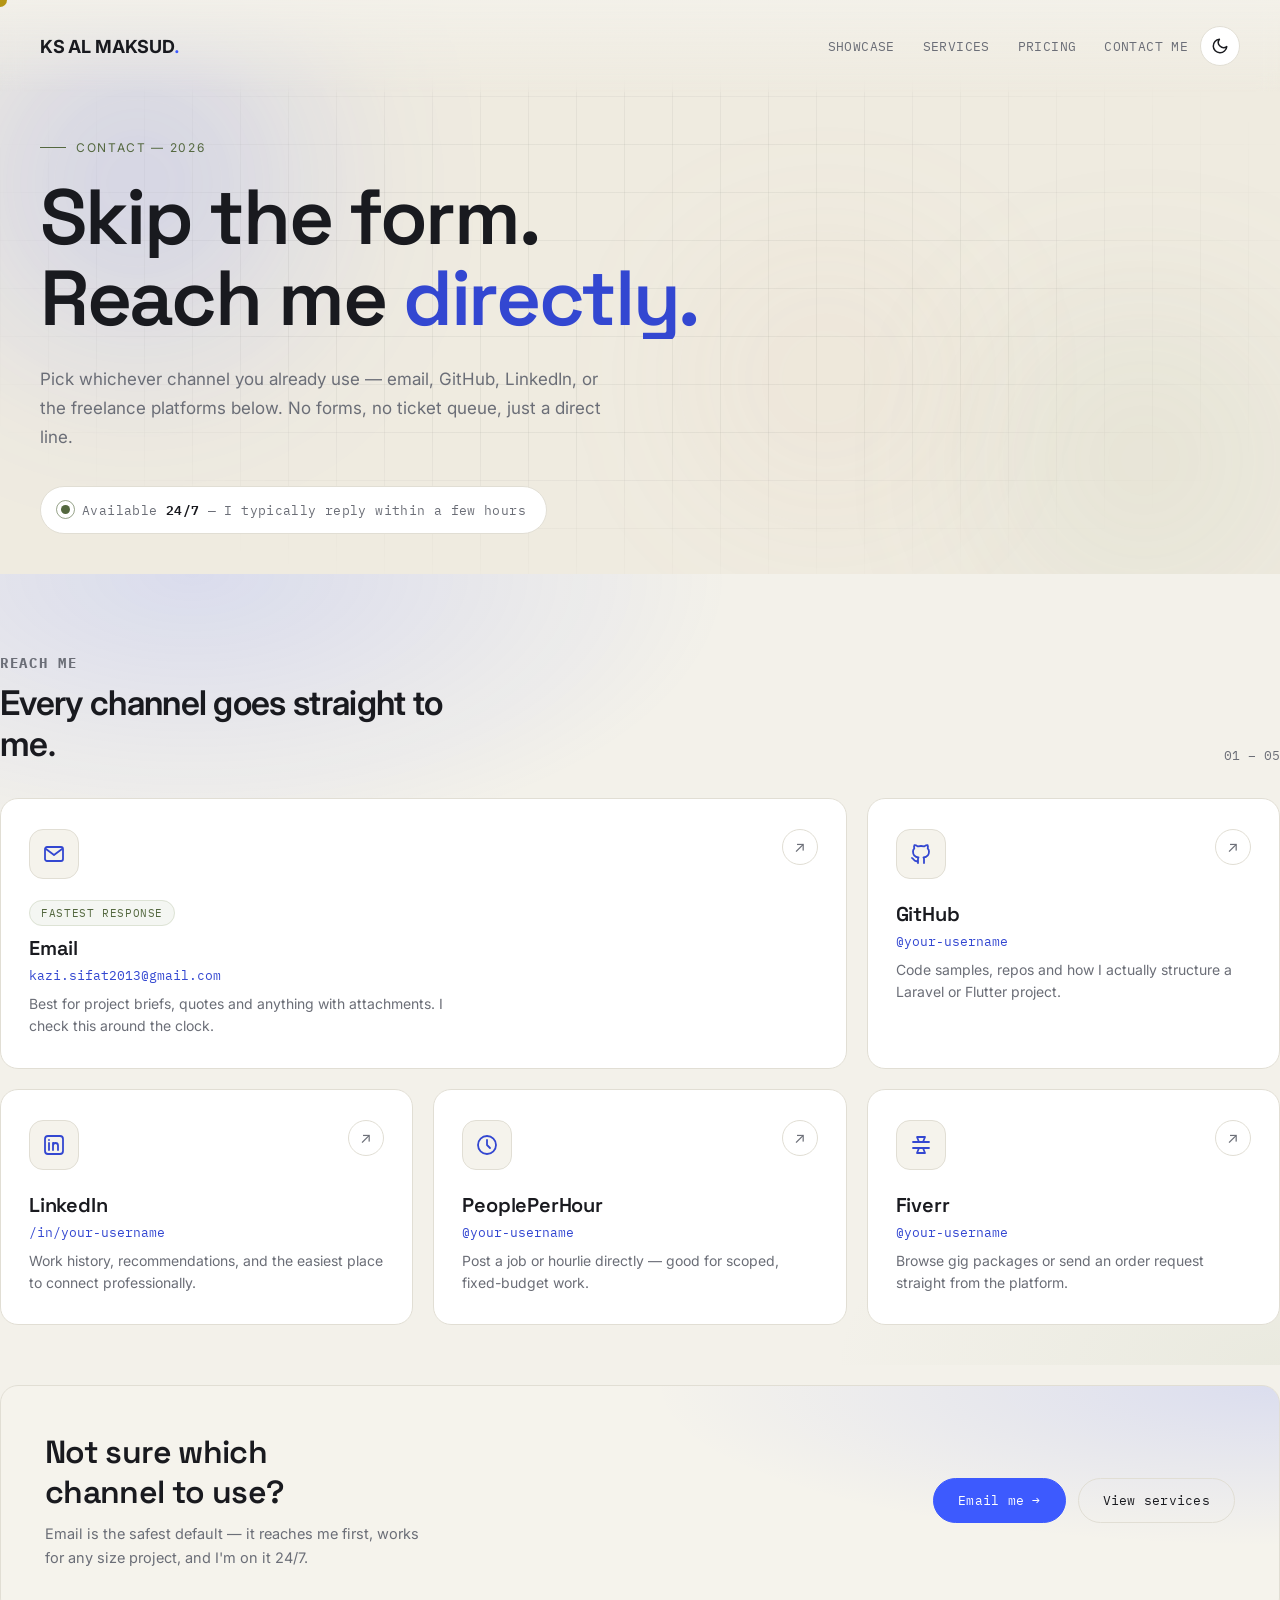
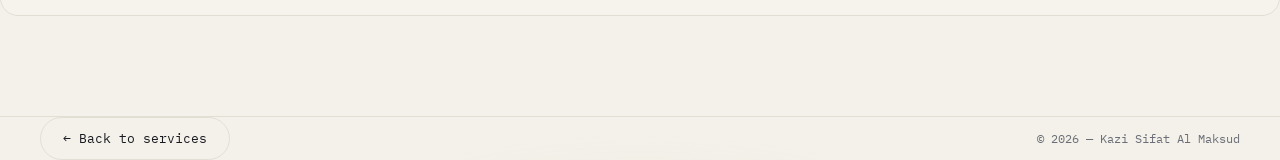
==== contact.html @ 1c40f1a5 "first commit" ====
<!DOCTYPE html>
<html lang="en">
<head>
<meta charset="UTF-8">
<script>
  (function(){
    try{
      var stored = localStorage.getItem('ks-theme');
      var theme = stored || (window.matchMedia('(prefers-color-scheme: light)').matches ? 'light' : 'dark');
      document.documentElement.setAttribute('data-theme', theme);
    }catch(e){
      document.documentElement.setAttribute('data-theme','dark');
    }
  })();
</script>
<meta name="viewport" content="width=device-width, initial-scale=1.0">
<title>Contact — Kazi Sifat Al Maksud</title>
<link rel="preconnect" href="https://fonts.googleapis.com">
<link rel="preconnect" href="https://fonts.gstatic.com" crossorigin>
<link href="https://fonts.googleapis.com/css2?family=Space+Grotesk:wght@500;600;700&family=Inter:wght@400;500;600&family=IBM+Plex+Mono:wght@400;500&display=swap" rel="stylesheet">
<style>
  :root{
    --bg:#0B0D12;
    --panel:#14161D;
    --panel-2:#191C25;
    --text:#ECE9E2;
    --muted:#888C97;
    --line:#262A33;
    --accent:#3D5AFE;
    --accent-soft:#B9C2FF;
    --tag:#96A87E;
    --warm:#E8B589;
    --hero-bg:#08090C;
    --grid-line: rgba(255,255,255,.04);
    --radius:18px;
    --ease:cubic-bezier(.22,1,.36,1);
    --text-on-media:#ECE9E2;
    --accent-on-media:#B9C2FF;
    --cursor-fill:#B9C2FF;
  }
  html[data-theme="light"]{
    --bg:#F3F1EA;
    --panel:#FFFFFF;
    --panel-2:#F5F3EC;
    --text:#191A1F;
    --muted:#6B6E77;
    --line:#E1DED4;
    --accent-soft:#3347D1;
    --tag:#54683F;
    --warm:#B0703A;
    --hero-bg:#EFEBE0;
    --grid-line: rgba(20,20,26,.05);
  }
  *{margin:0;padding:0;box-sizing:border-box;}
  html{scroll-behavior:smooth;}
  body{
    background:var(--bg);color:var(--text);font-family:'Inter',sans-serif;
    overflow-x:hidden;cursor:none;
    transition:background-color .45s var(--ease), color .45s var(--ease);
  }
  @media (pointer:coarse){ body{cursor:auto;} }
  ::selection{background:var(--accent);color:#fff;}
  .display{font-family:'Space Grotesk',sans-serif;}
  .mono{font-family:'IBM Plex Mono',monospace;}
  a{color:inherit;text-decoration:none;}

  #cursor{
    position:fixed;top:0;left:0;width:14px;height:14px;border-radius:50%;
    background:var(--accent);pointer-events:none;z-index:999;transform:translate(-50%,-50%);
    transition:width .3s var(--ease),height .3s var(--ease),background .3s var(--ease);mix-blend-mode:difference;
  }
  #cursor.view{width:84px;height:84px;background:var(--cursor-fill);}
  #cursor .label{
    position:absolute;inset:0;display:flex;align-items:center;justify-content:center;
    font-size:12px;letter-spacing:.05em;color:#0F1115;opacity:0;
    transition:opacity .25s var(--ease);font-family:'IBM Plex Mono',monospace;text-transform:uppercase;
  }
  #cursor.view .label{opacity:1;}
  @media (pointer:coarse){ #cursor{display:none;} }

  .wrap{width:100%;max-width:1280px;margin:0 auto;padding:0 40px;position:relative;z-index:1;}
  @media (max-width:700px){ .wrap{padding:0 22px;} }
  section{position:relative;}
  .reveal{opacity:0;transform:translateY(28px);transition:opacity .9s var(--ease), transform .9s var(--ease);}
  .reveal.in{opacity:1;transform:translateY(0);}

    nav{
    position:fixed;top:0;left:0;right:0;z-index:60;display:flex;align-items:center;justify-content:space-between;
    padding:26px 40px;backdrop-filter:blur(10px);
    background:linear-gradient(to bottom, rgba(11,13,18,.85), rgba(11,13,18,0));
    transition:background .45s var(--ease);
  }
  html[data-theme="light"] nav{ background:linear-gradient(to bottom, rgba(243,241,234,.88), rgba(243,241,234,0)); }
  @media (max-width:700px){ nav{padding:20px 22px;} }
  .mark{font-size:18px;font-weight:700;letter-spacing:-.01em;}
  .mark span{color:var(--accent);}
  .nav-right{display:flex;align-items:center;gap:12px;}
  .navlinks{display:flex;gap:28px;font-family:'IBM Plex Mono',monospace;font-size:12.5px;letter-spacing:.03em;text-transform:uppercase;color:var(--muted);}
  .navlinks a{transition:color .3s var(--ease);}
  .navlinks a:hover{color:var(--accent-soft);}
  @media (max-width:820px){ .navlinks{display:none;} }
  .menu-toggle {
    display: none;
    width: 40px;
    height: 40px;
    padding: 8px;
    border: 0;
    background: transparent;
    cursor: pointer;

    flex-direction: column;
    justify-content: center;
    align-items: center;
    gap: 5px;
}

.menu-toggle span {
    display: block;
    width: 22px;
    height: 2px;
    background: currentColor;
    border-radius: 2px;
    transition: all .3s ease;
}

/* Mobile */
@media (max-width: 820px) {

    .menu-toggle {
        display: flex;
    }

    .navlinks {
        display: none;
        position: absolute;
        top: 100%;
        right: 22px;

        flex-direction: column;
        gap: 18px;

        padding: 20px 24px;
        min-width: 180px;

        background: rgba(11, 13, 18, .95);
        backdrop-filter: blur(12px);
        border: 1px solid rgba(255,255,255,.08);
        border-radius: 12px;
    }

    .navlinks.active {
        display: flex;
    }

    .navlinks a {
        font-size: 13px;
    }

    html[data-theme="light"] .navlinks {
        background: rgba(243, 241, 234, .95);
    }
}

/* Hamburger → X */
.menu-toggle.active span:nth-child(1) {
    transform: translateY(7px) rotate(45deg);
}

.menu-toggle.active span:nth-child(2) {
    opacity: 0;
}

.menu-toggle.active span:nth-child(3) {
    transform: translateY(-7px) rotate(-45deg);
}
  .theme-toggle{
    width:40px;height:40px;border-radius:50%;border:1px solid var(--line);background:var(--panel);color:var(--text);
    display:flex;align-items:center;justify-content:center;cursor:pointer;flex:0 0 auto;
    transition:background .3s var(--ease), border-color .3s var(--ease), color .3s var(--ease), transform .2s var(--ease);
  }
  .theme-toggle:hover{border-color:var(--accent);color:var(--accent-soft);}
  .theme-toggle:active{transform:scale(.9);}
  .theme-toggle svg{width:18px;height:18px;display:block;}
  .theme-toggle .icon-moon{display:none;}
  html[data-theme="light"] .theme-toggle .icon-sun{display:none;}
  html[data-theme="light"] .theme-toggle .icon-moon{display:block;}

  .btn{
    display:inline-flex;align-items:center;gap:10px;border-radius:999px;padding:13px 24px;
    font-family:'IBM Plex Mono',monospace;font-size:13px;letter-spacing:.02em;cursor:pointer;
    transition:transform .3s var(--ease), background .3s var(--ease), border-color .3s var(--ease), color .3s var(--ease);
    border:1px solid var(--line);white-space:nowrap;
  }
  .btn-primary{background:var(--accent);color:#fff;border-color:var(--accent);}
  .btn-primary:hover{transform:translateY(-2px);box-shadow:0 14px 30px -12px rgba(61,90,254,.55);}
  .btn-ghost{background:transparent;color:var(--text);}
  .btn-ghost:hover{border-color:var(--accent);color:var(--accent-soft);}

  /* ---------- hero ---------- */
  .hero{
    min-height:60svh;display:flex;flex-direction:column;justify-content:center;padding-top:140px;padding-bottom:40px;
    position:relative;overflow:hidden;background:var(--hero-bg);isolation:isolate;
    transition:background-color .45s var(--ease);
  }
  .hero-bg{position:absolute;inset:0;z-index:0;pointer-events:none;}
  .orb{position:absolute;border-radius:50%;filter:blur(90px);will-change:transform;transition:transform .1s linear, opacity .45s var(--ease);}
  .orb1{width:480px;height:480px;background:radial-gradient(circle, rgba(61,90,254,.45), transparent 70%);top:-10%;left:-8%;animation:drift1 20s ease-in-out infinite;}
  .orb2{width:400px;height:400px;background:radial-gradient(circle, rgba(150,168,126,.32), transparent 70%);bottom:-15%;right:-5%;animation:drift2 24s ease-in-out infinite;}
  .orb3{width:320px;height:320px;background:radial-gradient(circle, rgba(232,181,137,.28), transparent 70%);top:38%;left:52%;animation:drift3 18s ease-in-out infinite;}
  html[data-theme="light"] .orb{opacity:.55;}
  @keyframes drift1{0%,100%{transform:translate(0,0);}50%{transform:translate(60px,40px);}}
  @keyframes drift2{0%,100%{transform:translate(0,0);}50%{transform:translate(-50px,-30px);}}
  @keyframes drift3{0%,100%{transform:translate(-50%,0);}50%{transform:translate(-50%,50px);}}
  .grid-overlay{
    position:absolute;inset:0;
    background-image:linear-gradient(var(--grid-line) 1px, transparent 1px), linear-gradient(90deg, var(--grid-line) 1px, transparent 1px);
    background-size:48px 48px;mask-image:radial-gradient(ellipse at center, black 40%, transparent 80%);
  }
  @media (prefers-reduced-motion: reduce){ .orb{animation:none;transition:none;} }

  .eyebrow{
    font-size:12px;letter-spacing:.14em;text-transform:uppercase;color:var(--tag);
    margin-bottom:22px;display:flex;align-items:center;gap:10px;
  }
  .eyebrow::before{content:"";width:26px;height:1px;background:var(--tag);display:inline-block;}
  .hero h1{font-size:clamp(38px, 6.4vw, 78px);line-height:1.04;font-weight:600;letter-spacing:-.03em;max-width:17ch;}
  .hero h1 .rowline{display:block;overflow:hidden;}
  .hero h1 .rowline span{display:block;transform:translateY(110%);animation:riseUp 1s var(--ease) forwards;}
  .hero h1 .rowline:nth-child(1) span{animation-delay:.05s;}
  .hero h1 .rowline:nth-child(2) span{animation-delay:.18s;}
  .hero h1 em{font-style:normal;color:var(--accent-soft);}
  @keyframes riseUp{ to{transform:translateY(0);} }
  .hero p{margin-top:26px;max-width:52ch;color:var(--muted);font-size:17px;line-height:1.7;opacity:0;animation:fadeIn 1s var(--ease) forwards;animation-delay:.6s;}
  @keyframes fadeIn{ to{opacity:1;} }

  /* availability strip */
  .avail{
    margin-top:34px;display:inline-flex;align-items:center;gap:12px;padding:12px 20px;border-radius:999px;
    border:1px solid var(--line);background:var(--panel);opacity:0;animation:fadeIn 1s var(--ease) forwards;animation-delay:.85s;
  }
  .avail .dot{width:9px;height:9px;border-radius:50%;background:var(--tag);position:relative;flex:0 0 auto;}
  .avail .dot::after{
    content:"";position:absolute;inset:-5px;border-radius:50%;border:1px solid var(--tag);opacity:.6;
    animation:pulse 2.2s ease-out infinite;
  }
  @keyframes pulse{ 0%{transform:scale(.6);opacity:.7;} 100%{transform:scale(1.9);opacity:0;} }
  .avail span.txt{font-family:'IBM Plex Mono',monospace;font-size:12.5px;letter-spacing:.03em;color:var(--muted);}
  .avail span.txt b{color:var(--text);font-weight:600;}

  /* ---------- section heads ---------- */
  .section-head{display:flex;justify-content:space-between;align-items:flex-end;margin-bottom:34px;gap:20px;flex-wrap:wrap;}
  .section-head h2{font-size:14px;letter-spacing:.12em;text-transform:uppercase;color:var(--muted);font-family:'IBM Plex Mono',monospace;}
  .section-head .title{font-size:clamp(24px,3vw,34px);font-weight:600;letter-spacing:-.02em;margin-top:10px;max-width:22ch;}
  .count{font-family:'IBM Plex Mono',monospace;font-size:13px;color:var(--muted);}

  /* ---------- channel grid ---------- */
  .background_channels{
    background:
      radial-gradient(ellipse 60% 50% at 15% 0%, rgba(61,90,254,.14), transparent 70%),
      radial-gradient(ellipse 50% 40% at 100% 100%, rgba(150,168,126,.10), transparent 70%);
  }
  .channels{padding:80px 0 40px;}
  .channel-grid{display:grid;grid-template-columns:repeat(3,1fr);gap:20px;}
  @media (max-width:920px){ .channel-grid{grid-template-columns:repeat(2,1fr);} }
  @media (max-width:600px){ .channel-grid{grid-template-columns:1fr;} }

  .channel-card{
    grid-column:span 1;
    border:1px solid var(--line);border-radius:var(--radius);background:var(--panel);
    padding:30px 28px;display:flex;flex-direction:column;gap:22px;position:relative;overflow:hidden;
    transition:transform .4s var(--ease), border-color .4s var(--ease), background-color .45s var(--ease), box-shadow .4s var(--ease);
  }
  .channel-card:hover{
    transform:translateY(-6px);border-color:rgba(61,90,254,.55);
    box-shadow:0 24px 48px -24px rgba(0,0,0,.5), 0 0 0 1px rgba(61,90,254,.1);
  }
  .channel-card.feature{grid-column:span 2;}
  @media (max-width:920px){ .channel-card.feature{grid-column:span 2;} }
  @media (max-width:600px){ .channel-card.feature{grid-column:span 1;} }

  .channel-top{display:flex;align-items:flex-start;justify-content:space-between;gap:16px;}
  .channel-icon{
    width:50px;height:50px;border-radius:14px;flex:0 0 auto;display:flex;align-items:center;justify-content:center;
    background:var(--panel-2);border:1px solid var(--line);color:var(--accent-soft);
    transition:background .35s var(--ease), border-color .35s var(--ease), transform .4s var(--ease), color .35s var(--ease);
  }
  .channel-card:hover .channel-icon{background:var(--accent);color:#fff;border-color:var(--accent);transform:rotate(-6deg);}
  .channel-icon svg{width:24px;height:24px;}
  .channel-arrow{
    width:36px;height:36px;border-radius:50%;flex:0 0 auto;display:flex;align-items:center;justify-content:center;
    border:1px solid var(--line);font-size:15px;color:var(--muted);
    transition:transform .35s var(--ease), color .35s var(--ease), border-color .35s var(--ease), background .35s var(--ease);
  }
  .channel-card:hover .channel-arrow{transform:translate(3px,-3px);color:#fff;border-color:var(--accent);background:var(--accent);}

  .channel-body h3{font-size:20px;font-weight:600;letter-spacing:-.01em;}
  .channel-body .handle{margin-top:6px;font-family:'IBM Plex Mono',monospace;font-size:12.5px;color:var(--accent-soft);}
  .channel-body p{margin-top:10px;color:var(--muted);font-size:14px;line-height:1.6;max-width:46ch;}

  .channel-tag{
    align-self:flex-start;font-family:'IBM Plex Mono',monospace;font-size:10.5px;letter-spacing:.06em;text-transform:uppercase;
    color:var(--tag);background:rgba(150,168,126,.1);border:1px solid rgba(150,168,126,.25);
    padding:5px 11px;border-radius:999px;
  }

  /* ---------- direct line ---------- */
  .direct-section{padding:20px 0 100px;}
  .direct-card{
    border:1px solid var(--line);border-radius:var(--radius);background:var(--panel-2);
    padding:46px 44px;display:flex;justify-content:space-between;align-items:center;gap:30px;flex-wrap:wrap;
    position:relative;overflow:hidden;
  }
  .direct-card::before{
    content:"";position:absolute;inset:0;z-index:0;pointer-events:none;
    background:radial-gradient(ellipse 70% 100% at 100% 0%, rgba(61,90,254,.14), transparent 70%);
  }
  .direct-card > *{position:relative;z-index:1;}
  .direct-card h3{font-size:clamp(22px,3vw,32px);font-weight:600;letter-spacing:-.02em;max-width:16ch;}
  .direct-card p{margin-top:10px;color:var(--muted);font-size:14.5px;max-width:44ch;line-height:1.6;}
  .direct-actions{display:flex;gap:12px;flex-wrap:wrap;}

  /* ---------- footer ---------- */
  footer{
    border-top:1px solid var(--line);padding:60px 0 46px;display:flex;justify-content:space-between;
    align-items:center;flex-wrap:wrap;gap:18px;position:relative;overflow:hidden;
  }
  footer::before{
    content:"";position:absolute;left:50%;top:0;transform:translateX(-50%);width:900px;height:400px;z-index:0;
    background:radial-gradient(ellipse at center, rgba(232,181,137,.14), transparent 65%);pointer-events:none;
  }
  footer > *{ position:relative; z-index:1; }
  footer .navback{
    display:inline-flex;align-items:center;gap:10px;border:1px solid var(--line);border-radius:999px;
    padding:12px 22px;font-size:13px;font-family:'IBM Plex Mono',monospace;
    transition:border-color .3s var(--ease), color .3s var(--ease);
  }
  footer .navback:hover{ border-color:var(--accent); color:var(--accent-soft); }
  footer small{ color:var(--muted); font-size:12px; }
</style>
</head>
<body>

<div id="cursor"><span class="label">Open</span></div>

<nav>
    <div class="mark">KS AL MAKSUD<span>.</span></div>

    <div class="nav-right">
        <div class="navlinks">
            <a href="index.html">Showcase</a>
            <a href="services.html">Services</a>
            <a href="services.html#pricing">Pricing</a>
            <a href="contact.html">Contact Me</a>
        </div>

        <button class="menu-toggle" id="menuToggle" aria-label="Open navigation">
            <span></span>
            <span></span>
            <span></span>
        </button>

           <button class="theme-toggle" id="themeToggle" aria-label="Toggle light and dark mode" title="Toggle light / dark mode">
              <svg class="icon-sun" viewBox="0 0 24 24" fill="none" stroke="currentColor" stroke-width="2" stroke-linecap="round" stroke-linejoin="round">
                <circle cx="12" cy="12" r="4"></circle>
                <path d="M12 2v2M12 20v2M4.93 4.93l1.41 1.41M17.66 17.66l1.41 1.41M2 12h2M20 12h2M6.34 17.66l-1.41 1.41M19.07 4.93l-1.41 1.41"></path>
              </svg>
              <svg class="icon-moon" viewBox="0 0 24 24" fill="none" stroke="currentColor" stroke-width="2" stroke-linecap="round" stroke-linejoin="round">
                <path d="M21 12.79A9 9 0 1 1 11.21 3 7 7 0 0 0 21 12.79z"></path>
              </svg>
            </button>
    </div>
</nav>

<header class="hero">
  <div class="hero-bg" id="heroBg">
    <div class="orb orb1"></div>
    <div class="orb orb2"></div>
    <div class="orb orb3"></div>
    <div class="grid-overlay"></div>
  </div>
  <div class="wrap">
    <div class="eyebrow">Contact — 2026</div>
    <h1 class="display">
      <span class="rowline"><span>Skip the form.</span></span>
      <span class="rowline"><span>Reach me <em>directly.</em></span></span>
    </h1>
    <p>Pick whichever channel you already use — email, GitHub, LinkedIn, or the freelance platforms below. No forms, no ticket queue, just a direct line.</p>
    <div class="avail">
      <span class="dot"></span>
      <span class="txt">Available <b>24/7</b> — I typically reply within a few hours</span>
    </div>
  </div>
</header>

<div class="background_channels">
  <section class="channels wrap" id="channels">
    <div class="section-head reveal">
      <div>
        <h2>Reach me</h2>
        <div class="title">Every channel goes straight to me.</div>
      </div>
      <span class="count">01 – 05</span>
    </div>

    <div class="channel-grid">

      <!-- Email — featured -->
      <a class="channel-card feature reveal in" href="mailto:kazi.sifat2013@gmail.com">
        <div class="channel-top">
          <div class="channel-icon">
            <svg viewBox="0 0 24 24" fill="none" stroke="currentColor" stroke-width="1.8" stroke-linecap="round" stroke-linejoin="round"><rect x="3" y="5" width="18" height="14" rx="2"></rect><path d="m4 7 8 6 8-6"></path></svg>
          </div>
          <span class="channel-arrow">↗</span>
        </div>
        <div class="channel-body">
          <span class="channel-tag">Fastest response</span>
          <h3 class="display" style="margin-top:14px;">Email</h3>
          <div class="handle mono">kazi.sifat2013@gmail.com</div>
          <p>Best for project briefs, quotes and anything with attachments. I check this around the clock.</p>
        </div>
      </a>

      <!-- GitHub -->
      <a class="channel-card reveal in" href="https://github.com/your-username" target="_blank" rel="noopener">
        <div class="channel-top">
          <div class="channel-icon">
            <svg viewBox="0 0 24 24" fill="none" stroke="currentColor" stroke-width="1.8" stroke-linecap="round" stroke-linejoin="round"><path d="M9 19c-4.3 1.4-4.3-2.5-6-3m12 5v-3.5c0-1 .1-1.4-.5-2 2.8-.3 5.5-1.4 5.5-6a4.6 4.6 0 0 0-1.3-3.2 4.2 4.2 0 0 0-.1-3.2s-1.1-.3-3.5 1.3a12.3 12.3 0 0 0-6.2 0C6.5 2.8 5.4 3.1 5.4 3.1a4.2 4.2 0 0 0-.1 3.2A4.6 4.6 0 0 0 4 9.5c0 4.6 2.7 5.7 5.5 6-.6.6-.6 1.2-.5 2V21"></path></svg>
          </div>
          <span class="channel-arrow">↗</span>
        </div>
        <div class="channel-body">
          <h3 class="display">GitHub</h3>
          <div class="handle mono">@your-username</div>
          <p>Code samples, repos and how I actually structure a Laravel or Flutter project.</p>
        </div>
      </a>

      <!-- LinkedIn -->
      <a class="channel-card reveal in" href="https://linkedin.com/in/your-username" target="_blank" rel="noopener">
        <div class="channel-top">
          <div class="channel-icon">
            <svg viewBox="0 0 24 24" fill="none" stroke="currentColor" stroke-width="1.8" stroke-linecap="round" stroke-linejoin="round"><rect x="3" y="3" width="18" height="18" rx="3"></rect><path d="M7 10v7M7 7v.01M11 17v-4.5a2.5 2.5 0 0 1 5 0V17M11 17v-7"></path></svg>
          </div>
          <span class="channel-arrow">↗</span>
        </div>
        <div class="channel-body">
          <h3 class="display">LinkedIn</h3>
          <div class="handle mono">/in/your-username</div>
          <p>Work history, recommendations, and the easiest place to connect professionally.</p>
        </div>
      </a>

      <!-- PeoplePerHour -->
      <a class="channel-card reveal in" href="https://www.peopleperhour.com/freelancer/your-username" target="_blank" rel="noopener">
        <div class="channel-top">
          <div class="channel-icon">
            <svg viewBox="0 0 24 24" fill="none" stroke="currentColor" stroke-width="1.8" stroke-linecap="round" stroke-linejoin="round"><circle cx="12" cy="12" r="9"></circle><path d="M12 7v5l3 3"></path></svg>
          </div>
          <span class="channel-arrow">↗</span>
        </div>
        <div class="channel-body">
          <h3 class="display">PeoplePerHour</h3>
          <div class="handle mono">@your-username</div>
          <p>Post a job or hourlie directly — good for scoped, fixed-budget work.</p>
        </div>
      </a>

      <!-- Fiverr -->
      <a class="channel-card reveal in" href="https://www.fiverr.com/your-username" target="_blank" rel="noopener">
        <div class="channel-top">
          <div class="channel-icon">
            <svg viewBox="0 0 24 24" fill="none" stroke="currentColor" stroke-width="1.8" stroke-linecap="round" stroke-linejoin="round"><path d="M4 9h16M4 15h16"></path><path d="M8 4h8l-2 5H10L8 4Z"></path><path d="M10 15l-2 5h8l-2-5"></path></svg>
          </div>
          <span class="channel-arrow">↗</span>
        </div>
        <div class="channel-body">
          <h3 class="display">Fiverr</h3>
          <div class="handle mono">@your-username</div>
          <p>Browse gig packages or send an order request straight from the platform.</p>
        </div>
      </a>

    </div>
  </section>
</div>

<section class="direct-section wrap">
  <div class="direct-card reveal in">
    <div>
      <h3 class="display">Not sure which channel to use?</h3>
      <p>Email is the safest default — it reaches me first, works for any size project, and I'm on it 24/7.</p>
    </div>
    <div class="direct-actions">
      <a href="mailto:kazi.sifat2013@gmail.com" class="btn btn-primary">Email me →</a>
      <a href="services.html" class="btn btn-ghost">View services</a>
    </div>
  </div>
</section>

<footer class="wrap">
  <a class="navback mono" href="services.html">← Back to services</a>
  <small class="mono">© 2026 — Kazi Sifat Al Maksud</small>
</footer>

<script>
/* ---------- theme toggle ---------- */
const themeToggle = document.getElementById('themeToggle');
themeToggle.addEventListener('click', () => {
  const current = document.documentElement.getAttribute('data-theme') === 'light' ? 'light' : 'dark';
  const next = current === 'light' ? 'dark' : 'light';
  document.documentElement.setAttribute('data-theme', next);
  try{ localStorage.setItem('ks-theme', next); }catch(e){}
});

/* ---------- custom cursor ---------- */
const cursor = document.getElementById('cursor');
if(matchMedia('(pointer:fine)').matches){
  window.addEventListener('mousemove', e=>{
    cursor.style.left = e.clientX+'px';
    cursor.style.top = e.clientY+'px';
  });
  function bindCursorHover(el){
    el.addEventListener('mouseenter', ()=>cursor.classList.add('view'));
    el.addEventListener('mouseleave', ()=>cursor.classList.remove('view'));
  }
  document.querySelectorAll('.channel-card, .theme-toggle, .btn, .navback').forEach(bindCursorHover);
}

/* ---------- scroll reveal ---------- */
const io = new IntersectionObserver(entries=>{
  entries.forEach(en=>{
    if(en.isIntersecting){ en.target.classList.add('in'); io.unobserve(en.target); }
  });
},{threshold:.15});
document.querySelectorAll('.reveal').forEach(el=>io.observe(el));

/* ---------- hero orb parallax ---------- */
const heroBg = document.getElementById('heroBg');
const orbs = heroBg.querySelectorAll('.orb');
const depths = [40, 25, 15];
let mouseX = 0, mouseY = 0, targetX = 0, targetY = 0;
heroBg.closest('.hero').addEventListener('mousemove', (e)=>{
  const rect = e.currentTarget.getBoundingClientRect();
  mouseX = ((e.clientX - rect.left) / rect.width - 0.5) * 2;
  mouseY = ((e.clientY - rect.top) / rect.height - 0.5) * 2;
});
function animateOrbs(){
  targetX += (mouseX - targetX) * 0.05;
  targetY += (mouseY - targetY) * 0.05;
  orbs.forEach((orb, i)=>{
    const depth = depths[i];
    orb.style.transform = `translate(${targetX * depth}px, ${targetY * depth}px)`;
  });
  requestAnimationFrame(animateOrbs);
}
if (!window.matchMedia('(prefers-reduced-motion: reduce)').matches) animateOrbs();
</script>
<script>
    const menuToggle = document.getElementById('menuToggle');
    const navlinks = document.querySelector('.navlinks');

    menuToggle.addEventListener('click', function () {
        menuToggle.classList.toggle('active');
        navlinks.classList.toggle('active');
    });

    // Close menu after clicking a link
    document.querySelectorAll('.navlinks a').forEach(link => {
        link.addEventListener('click', function () {
            menuToggle.classList.remove('active');
            navlinks.classList.remove('active');
        });
    });
</script>
</body>
</html>
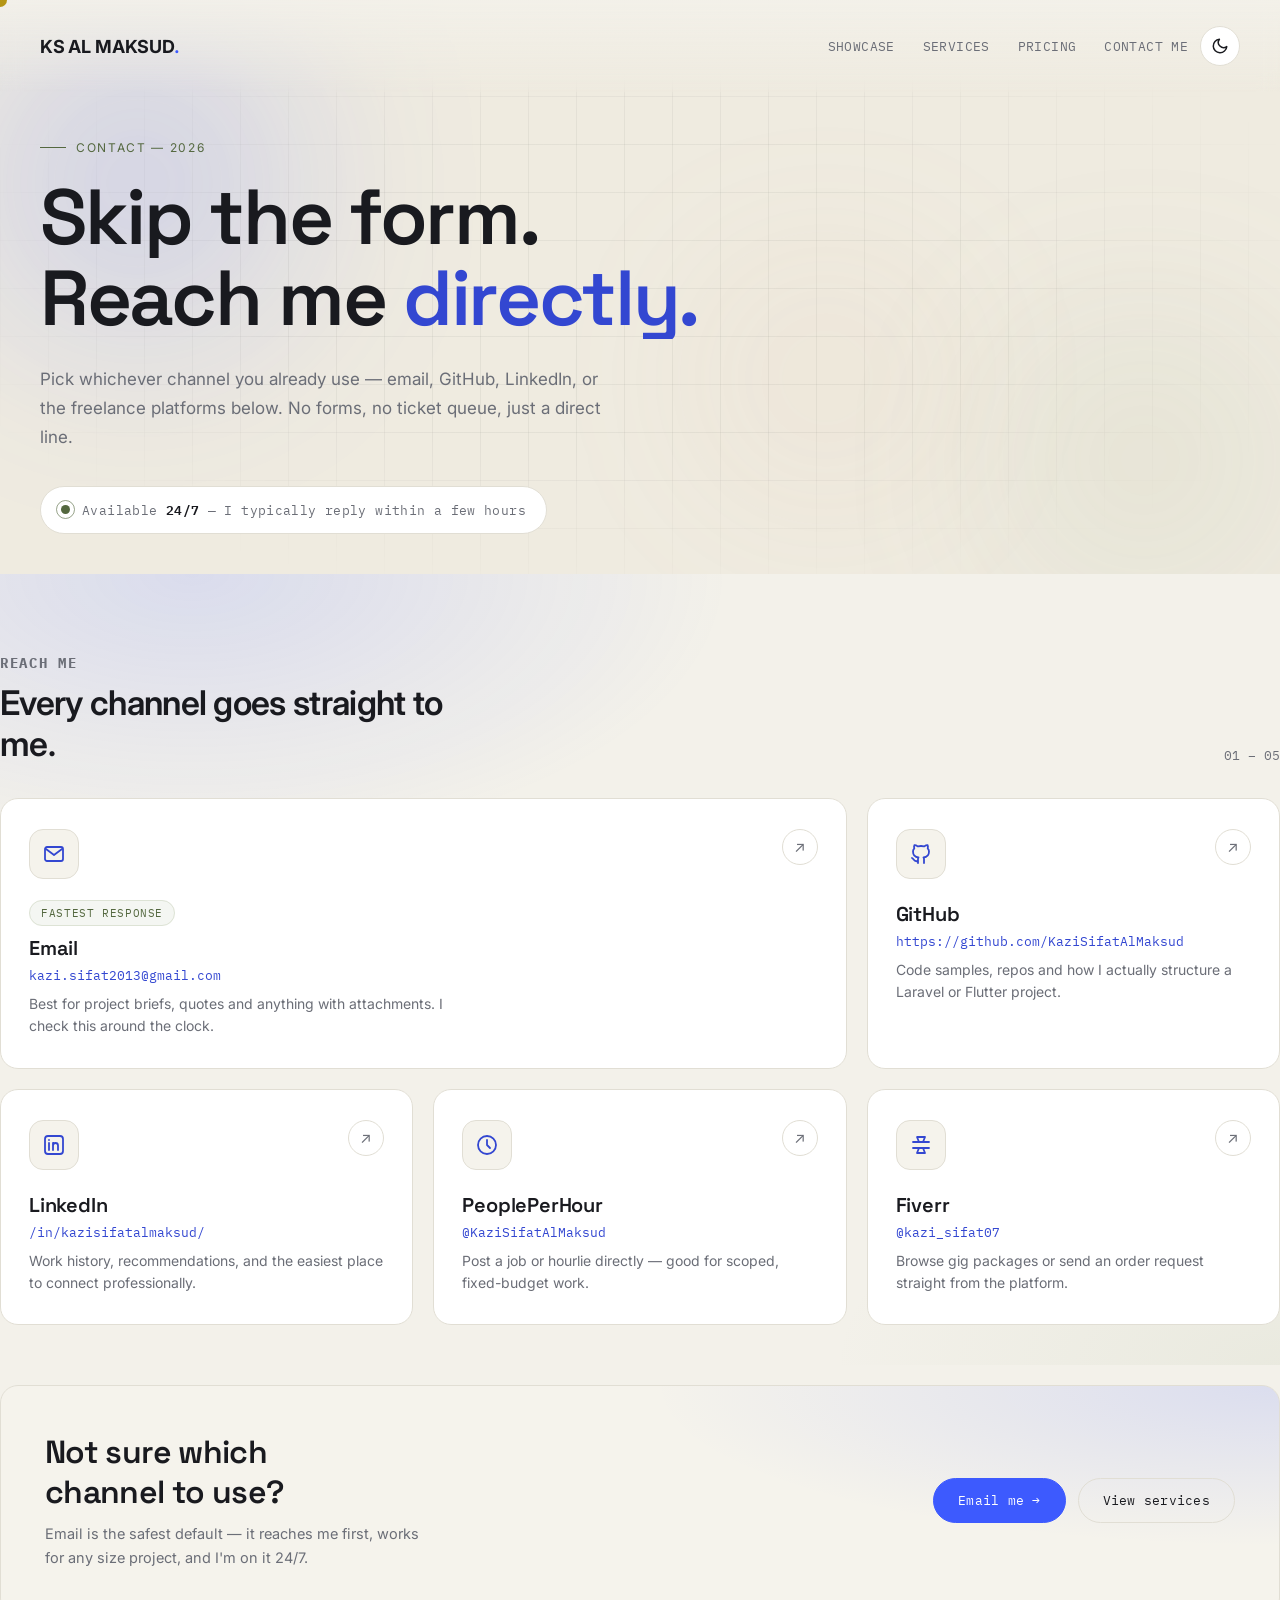
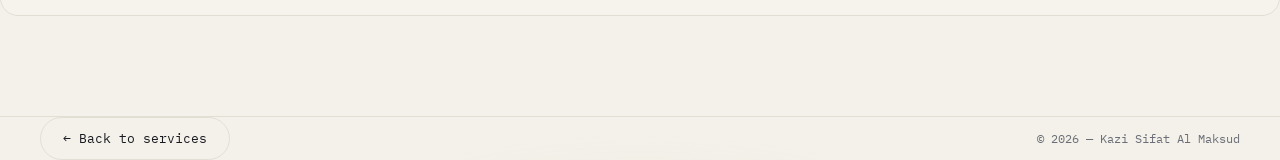
==== commit a0f26b5c: "add live website" ====
--- a/contact.html
+++ b/contact.html
@@ -421,7 +421,7 @@
       </a>
 
       <!-- GitHub -->
-      <a class="channel-card reveal in" href="https://github.com/your-username" target="_blank" rel="noopener">
+      <a class="channel-card reveal in" href="https://github.com/KaziSifatAlMaksud" target="_blank" rel="noopener">
         <div class="channel-top">
           <div class="channel-icon">
             <svg viewBox="0 0 24 24" fill="none" stroke="currentColor" stroke-width="1.8" stroke-linecap="round" stroke-linejoin="round"><path d="M9 19c-4.3 1.4-4.3-2.5-6-3m12 5v-3.5c0-1 .1-1.4-.5-2 2.8-.3 5.5-1.4 5.5-6a4.6 4.6 0 0 0-1.3-3.2 4.2 4.2 0 0 0-.1-3.2s-1.1-.3-3.5 1.3a12.3 12.3 0 0 0-6.2 0C6.5 2.8 5.4 3.1 5.4 3.1a4.2 4.2 0 0 0-.1 3.2A4.6 4.6 0 0 0 4 9.5c0 4.6 2.7 5.7 5.5 6-.6.6-.6 1.2-.5 2V21"></path></svg>
@@ -430,13 +430,13 @@
         </div>
         <div class="channel-body">
           <h3 class="display">GitHub</h3>
-          <div class="handle mono">@your-username</div>
+          <div class="handle mono">https://github.com/KaziSifatAlMaksud</div>
           <p>Code samples, repos and how I actually structure a Laravel or Flutter project.</p>
         </div>
       </a>
 
       <!-- LinkedIn -->
-      <a class="channel-card reveal in" href="https://linkedin.com/in/your-username" target="_blank" rel="noopener">
+      <a class="channel-card reveal in" href="https://www.linkedin.com/in/kazisifatalmaksud/" target="_blank" rel="noopener">
         <div class="channel-top">
           <div class="channel-icon">
             <svg viewBox="0 0 24 24" fill="none" stroke="currentColor" stroke-width="1.8" stroke-linecap="round" stroke-linejoin="round"><rect x="3" y="3" width="18" height="18" rx="3"></rect><path d="M7 10v7M7 7v.01M11 17v-4.5a2.5 2.5 0 0 1 5 0V17M11 17v-7"></path></svg>
@@ -445,13 +445,13 @@
         </div>
         <div class="channel-body">
           <h3 class="display">LinkedIn</h3>
-          <div class="handle mono">/in/your-username</div>
+          <div class="handle mono">/in/kazisifatalmaksud/</div>
           <p>Work history, recommendations, and the easiest place to connect professionally.</p>
         </div>
       </a>
 
       <!-- PeoplePerHour -->
-      <a class="channel-card reveal in" href="https://www.peopleperhour.com/freelancer/your-username" target="_blank" rel="noopener">
+      <a class="channel-card reveal in" href="https://www.peopleperhour.com/freelancer/technology-programming/kazi_sifat-al_maksud-full-stack-web-developer-laravel-zzxzvvzy" target="_blank" rel="noopener">
         <div class="channel-top">
           <div class="channel-icon">
             <svg viewBox="0 0 24 24" fill="none" stroke="currentColor" stroke-width="1.8" stroke-linecap="round" stroke-linejoin="round"><circle cx="12" cy="12" r="9"></circle><path d="M12 7v5l3 3"></path></svg>
@@ -460,13 +460,13 @@
         </div>
         <div class="channel-body">
           <h3 class="display">PeoplePerHour</h3>
-          <div class="handle mono">@your-username</div>
+          <div class="handle mono">@KaziSifatAlMaksud</div>
           <p>Post a job or hourlie directly — good for scoped, fixed-budget work.</p>
         </div>
       </a>
 
       <!-- Fiverr -->
-      <a class="channel-card reveal in" href="https://www.fiverr.com/your-username" target="_blank" rel="noopener">
+      <a class="channel-card reveal in" href="https://www.fiverr.com/kazi_sifat07?source=gig_cards&referrer_gig_slug=convert-xd-to-html-figma-psd-to-html-responsive-website&ref_ctx_id=2346e372190b4f4ba57a0044dd8d5a58&imp_id=9bd3c41a-05f3-4a24-b9d9-a82ff6eebb8b" target="_blank" rel="noopener">
         <div class="channel-top">
           <div class="channel-icon">
             <svg viewBox="0 0 24 24" fill="none" stroke="currentColor" stroke-width="1.8" stroke-linecap="round" stroke-linejoin="round"><path d="M4 9h16M4 15h16"></path><path d="M8 4h8l-2 5H10L8 4Z"></path><path d="M10 15l-2 5h8l-2-5"></path></svg>
@@ -475,7 +475,7 @@
         </div>
         <div class="channel-body">
           <h3 class="display">Fiverr</h3>
-          <div class="handle mono">@your-username</div>
+          <div class="handle mono">@kazi_sifat07</div>
           <p>Browse gig packages or send an order request straight from the platform.</p>
         </div>
       </a>
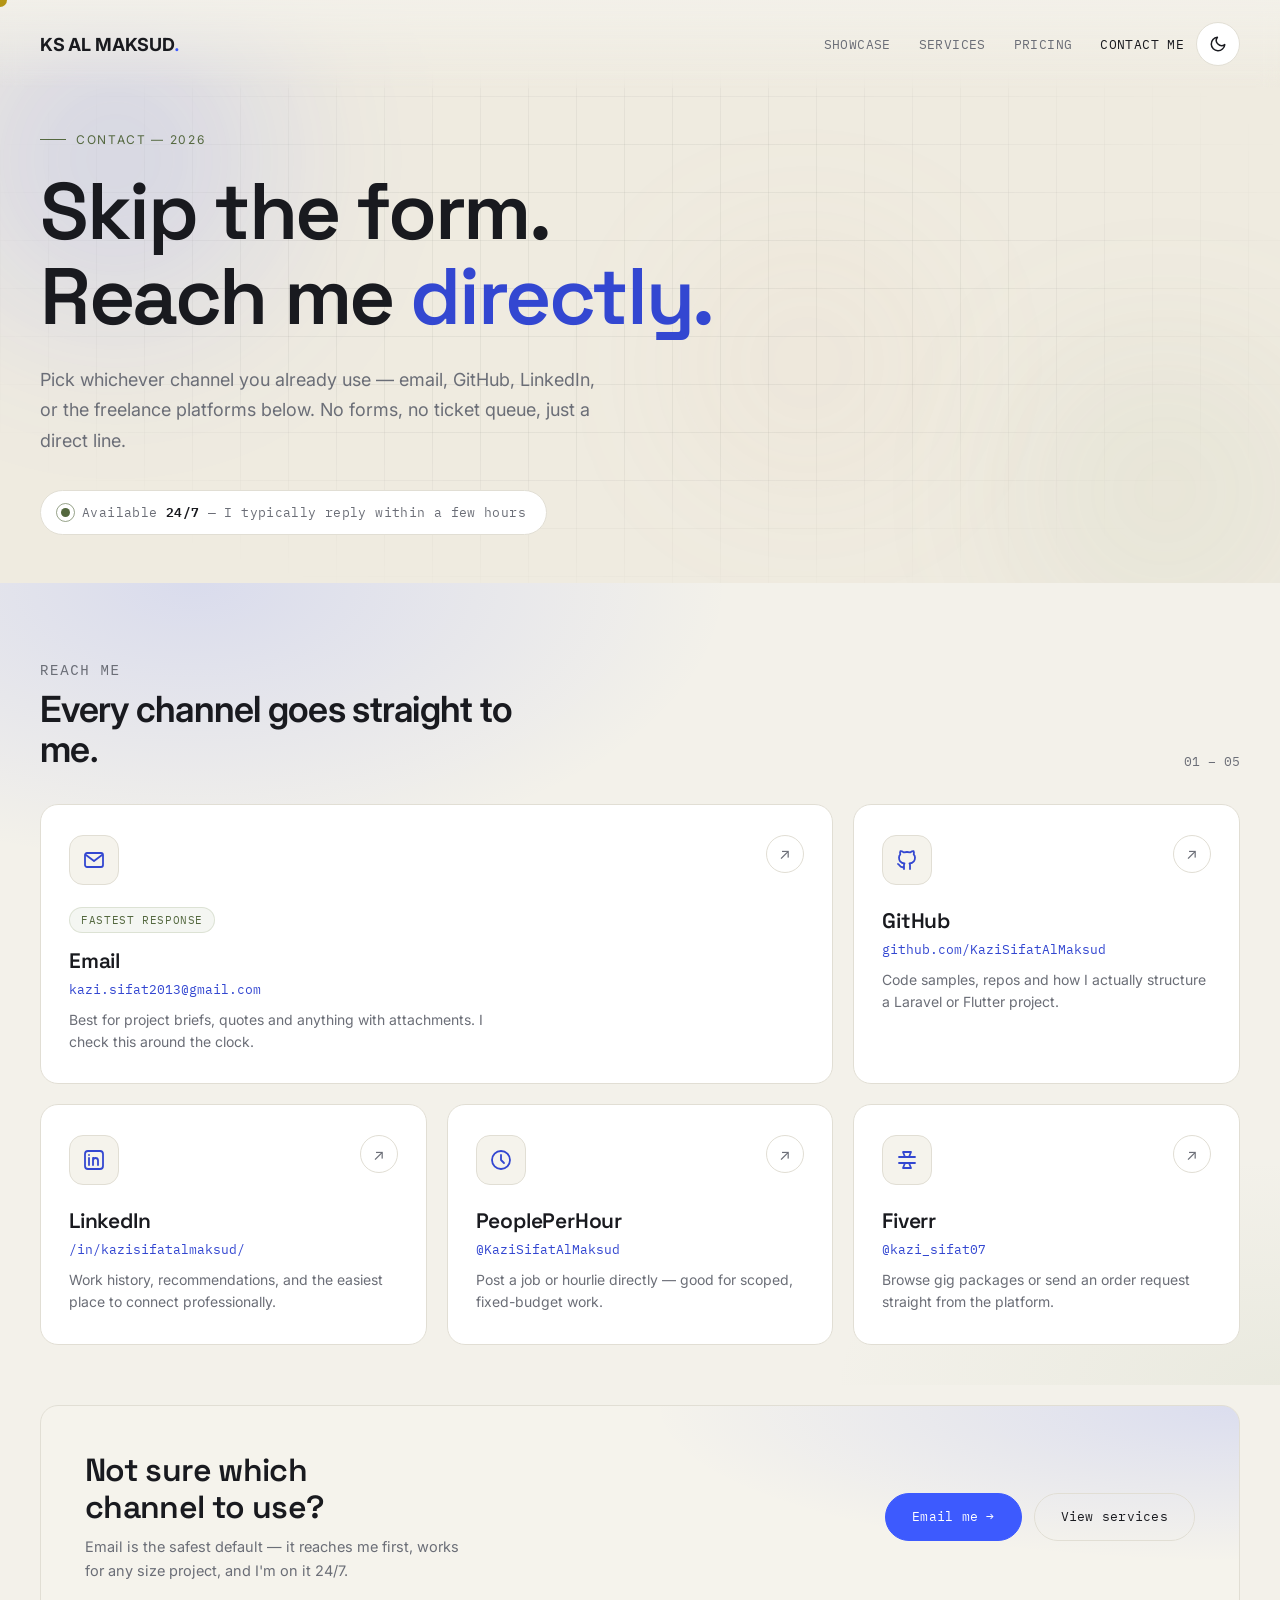
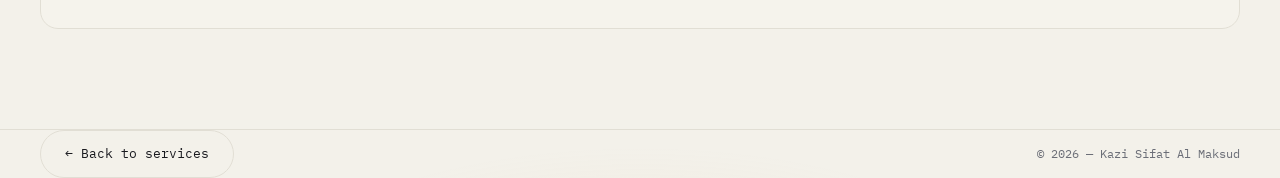
==== commit 0d89e5fa: "update all the pages" ====
--- a/contact.html
+++ b/contact.html
@@ -3,6 +3,7 @@
 <head>
 <meta charset="UTF-8">
 <script>
+  /* Set theme before first paint to avoid a flash of the wrong theme */
   (function(){
     try{
       var stored = localStorage.getItem('ks-theme');
@@ -13,7 +14,9 @@
     }
   })();
 </script>
-<meta name="viewport" content="width=device-width, initial-scale=1.0">
+<meta name="viewport" content="width=device-width, initial-scale=1.0, viewport-fit=cover">
+<meta name="color-scheme" content="dark light">
+<meta name="description" content="Contact Kazi Sifat Al Maksud directly — email, GitHub, LinkedIn, PeoplePerHour and Fiverr.">
 <title>Contact — Kazi Sifat Al Maksud</title>
 <link rel="preconnect" href="https://fonts.googleapis.com">
 <link rel="preconnect" href="https://fonts.gstatic.com" crossorigin>
@@ -31,12 +34,20 @@
     --tag:#96A87E;
     --warm:#E8B589;
     --hero-bg:#08090C;
-    --grid-line: rgba(255,255,255,.04);
+    --grid-line:rgba(255,255,255,.04);
     --radius:18px;
     --ease:cubic-bezier(.22,1,.36,1);
     --text-on-media:#ECE9E2;
     --accent-on-media:#B9C2FF;
     --cursor-fill:#B9C2FF;
+
+    /* fluid layout tokens (shared with the other pages) */
+    --gutter:clamp(20px, 4vw, 40px);
+    --section-y:clamp(56px, 9vw, 100px);
+    --gap:clamp(14px, 2vw, 20px);
+    --nav-h:76px;
+    --safe-top:env(safe-area-inset-top, 0px);
+    --safe-bottom:env(safe-area-inset-bottom, 0px);
   }
   html[data-theme="light"]{
     --bg:#F3F1EA;
@@ -49,20 +60,28 @@
     --tag:#54683F;
     --warm:#B0703A;
     --hero-bg:#EFEBE0;
-    --grid-line: rgba(20,20,26,.05);
-  }
+    --grid-line:rgba(20,20,26,.05);
+  }
+
   *{margin:0;padding:0;box-sizing:border-box;}
-  html{scroll-behavior:smooth;}
+  html{scroll-behavior:smooth;-webkit-text-size-adjust:100%;text-size-adjust:100%;scroll-padding-top:calc(var(--nav-h) + 12px);}
   body{
-    background:var(--bg);color:var(--text);font-family:'Inter',sans-serif;
-    overflow-x:hidden;cursor:none;
+    background:var(--bg);color:var(--text);font-family:'Inter',system-ui,-apple-system,'Segoe UI',Roboto,sans-serif;
+    overflow-x:hidden;cursor:none;-webkit-font-smoothing:antialiased;
     transition:background-color .45s var(--ease), color .45s var(--ease);
   }
-  @media (pointer:coarse){ body{cursor:auto;} }
+  button{font:inherit;color:inherit;}
   ::selection{background:var(--accent);color:#fff;}
-  .display{font-family:'Space Grotesk',sans-serif;}
-  .mono{font-family:'IBM Plex Mono',monospace;}
+  .display{font-family:'Space Grotesk',system-ui,sans-serif;}
+  .mono{font-family:'IBM Plex Mono',ui-monospace,SFMono-Regular,Menlo,monospace;}
   a{color:inherit;text-decoration:none;}
+
+  /* custom cursor only for real mouse users */
+  @media (pointer:coarse), (hover:none){ body{cursor:auto;} #cursor{display:none;} }
+
+  :focus{outline:none;}
+  :focus-visible{outline:2px solid var(--accent-soft);outline-offset:3px;border-radius:6px;}
+  .channel-card:focus-visible{outline-offset:-3px;border-radius:var(--radius);}
 
   #cursor{
     position:fixed;top:0;left:0;width:14px;height:14px;border-radius:50%;
@@ -76,105 +95,40 @@
     transition:opacity .25s var(--ease);font-family:'IBM Plex Mono',monospace;text-transform:uppercase;
   }
   #cursor.view .label{opacity:1;}
-  @media (pointer:coarse){ #cursor{display:none;} }
-
-  .wrap{width:100%;max-width:1280px;margin:0 auto;padding:0 40px;position:relative;z-index:1;}
-  @media (max-width:700px){ .wrap{padding:0 22px;} }
+
+  .wrap{width:100%;max-width:1280px;margin:0 auto;padding:0 var(--gutter);position:relative;z-index:1;}
   section{position:relative;}
   .reveal{opacity:0;transform:translateY(28px);transition:opacity .9s var(--ease), transform .9s var(--ease);}
   .reveal.in{opacity:1;transform:translateY(0);}
 
-    nav{
+  /* ---------- nav ---------- */
+  nav{
     position:fixed;top:0;left:0;right:0;z-index:60;display:flex;align-items:center;justify-content:space-between;
-    padding:26px 40px;backdrop-filter:blur(10px);
+    padding:calc(22px + var(--safe-top)) var(--gutter) 22px;
+    -webkit-backdrop-filter:blur(10px);backdrop-filter:blur(10px);
     background:linear-gradient(to bottom, rgba(11,13,18,.85), rgba(11,13,18,0));
     transition:background .45s var(--ease);
   }
-  html[data-theme="light"] nav{ background:linear-gradient(to bottom, rgba(243,241,234,.88), rgba(243,241,234,0)); }
-  @media (max-width:700px){ nav{padding:20px 22px;} }
-  .mark{font-size:18px;font-weight:700;letter-spacing:-.01em;}
+  html[data-theme="light"] nav{background:linear-gradient(to bottom, rgba(243,241,234,.88), rgba(243,241,234,0));}
+  .mark{font-size:18px;font-weight:700;letter-spacing:-.01em;white-space:nowrap;}
   .mark span{color:var(--accent);}
   .nav-right{display:flex;align-items:center;gap:12px;}
-  .navlinks{display:flex;gap:28px;font-family:'IBM Plex Mono',monospace;font-size:12.5px;letter-spacing:.03em;text-transform:uppercase;color:var(--muted);}
-  .navlinks a{transition:color .3s var(--ease);}
+  .navlinks{display:flex;gap:clamp(18px,2.4vw,28px);font-family:'IBM Plex Mono',monospace;font-size:12.5px;letter-spacing:.03em;text-transform:uppercase;color:var(--muted);}
+  .navlinks a{transition:color .3s var(--ease);padding:6px 0;}
   .navlinks a:hover{color:var(--accent-soft);}
-  @media (max-width:820px){ .navlinks{display:none;} }
-  .menu-toggle {
-    display: none;
-    width: 40px;
-    height: 40px;
-    padding: 8px;
-    border: 0;
-    background: transparent;
-    cursor: pointer;
-
-    flex-direction: column;
-    justify-content: center;
-    align-items: center;
-    gap: 5px;
-}
-
-.menu-toggle span {
-    display: block;
-    width: 22px;
-    height: 2px;
-    background: currentColor;
-    border-radius: 2px;
-    transition: all .3s ease;
-}
-
-/* Mobile */
-@media (max-width: 820px) {
-
-    .menu-toggle {
-        display: flex;
-    }
-
-    .navlinks {
-        display: none;
-        position: absolute;
-        top: 100%;
-        right: 22px;
-
-        flex-direction: column;
-        gap: 18px;
-
-        padding: 20px 24px;
-        min-width: 180px;
-
-        background: rgba(11, 13, 18, .95);
-        backdrop-filter: blur(12px);
-        border: 1px solid rgba(255,255,255,.08);
-        border-radius: 12px;
-    }
-
-    .navlinks.active {
-        display: flex;
-    }
-
-    .navlinks a {
-        font-size: 13px;
-    }
-
-    html[data-theme="light"] .navlinks {
-        background: rgba(243, 241, 234, .95);
-    }
-}
-
-/* Hamburger → X */
-.menu-toggle.active span:nth-child(1) {
-    transform: translateY(7px) rotate(45deg);
-}
-
-.menu-toggle.active span:nth-child(2) {
-    opacity: 0;
-}
-
-.menu-toggle.active span:nth-child(3) {
-    transform: translateY(-7px) rotate(-45deg);
-}
+  .navlinks a[aria-current="page"]{color:var(--text);}
+
+  .menu-toggle{
+    display:none;width:44px;height:44px;padding:8px;border:0;background:transparent;cursor:pointer;color:var(--text);
+    flex-direction:column;justify-content:center;align-items:center;gap:5px;
+  }
+  .menu-toggle span{display:block;width:22px;height:2px;background:currentColor;border-radius:2px;transition:all .3s ease;}
+  .menu-toggle.active span:nth-child(1){transform:translateY(7px) rotate(45deg);}
+  .menu-toggle.active span:nth-child(2){opacity:0;}
+  .menu-toggle.active span:nth-child(3){transform:translateY(-7px) rotate(-45deg);}
+
   .theme-toggle{
-    width:40px;height:40px;border-radius:50%;border:1px solid var(--line);background:var(--panel);color:var(--text);
+    width:44px;height:44px;border-radius:50%;border:1px solid var(--line);background:var(--panel);color:var(--text);
     display:flex;align-items:center;justify-content:center;cursor:pointer;flex:0 0 auto;
     transition:background .3s var(--ease), border-color .3s var(--ease), color .3s var(--ease), transform .2s var(--ease);
   }
@@ -185,58 +139,88 @@
   html[data-theme="light"] .theme-toggle .icon-sun{display:none;}
   html[data-theme="light"] .theme-toggle .icon-moon{display:block;}
 
+  @media (max-width:820px){
+    .menu-toggle{display:flex;}
+    .navlinks{
+      display:none;position:absolute;top:calc(100% - 8px);right:var(--gutter);left:var(--gutter);
+      flex-direction:column;gap:0;padding:8px;
+      background:rgba(11,13,18,.96);-webkit-backdrop-filter:blur(14px);backdrop-filter:blur(14px);
+      border:1px solid rgba(255,255,255,.08);border-radius:16px;
+      box-shadow:0 24px 48px -16px rgba(0,0,0,.6);transform-origin:top right;
+    }
+    .navlinks.active{display:flex;animation:menuIn .3s var(--ease);}
+    .navlinks a{font-size:14px;padding:16px;border-radius:10px;color:var(--text);}
+    .navlinks a + a{border-top:1px solid rgba(255,255,255,.06);}
+    .navlinks a:hover,.navlinks a:active{background:rgba(255,255,255,.05);}
+    .navlinks a[aria-current="page"]{color:var(--accent-soft);}
+    html[data-theme="light"] .navlinks{background:rgba(255,255,255,.97);border-color:var(--line);box-shadow:0 24px 48px -16px rgba(20,20,26,.25);}
+    html[data-theme="light"] .navlinks a + a{border-top-color:var(--line);}
+    html[data-theme="light"] .navlinks a:hover,html[data-theme="light"] .navlinks a:active{background:var(--panel-2);}
+  }
+  @keyframes menuIn{ from{opacity:0;transform:translateY(-8px) scale(.98);} to{opacity:1;transform:none;} }
+  @media (max-width:380px){ .mark{font-size:16px;} .nav-right{gap:6px;} }
+
+  /* ---------- buttons ---------- */
   .btn{
-    display:inline-flex;align-items:center;gap:10px;border-radius:999px;padding:13px 24px;
+    display:inline-flex;align-items:center;justify-content:center;gap:10px;border-radius:999px;padding:14px 26px;min-height:48px;
     font-family:'IBM Plex Mono',monospace;font-size:13px;letter-spacing:.02em;cursor:pointer;
-    transition:transform .3s var(--ease), background .3s var(--ease), border-color .3s var(--ease), color .3s var(--ease);
+    transition:transform .3s var(--ease), background .3s var(--ease), border-color .3s var(--ease), color .3s var(--ease), box-shadow .3s var(--ease);
     border:1px solid var(--line);white-space:nowrap;
   }
   .btn-primary{background:var(--accent);color:#fff;border-color:var(--accent);}
-  .btn-primary:hover{transform:translateY(-2px);box-shadow:0 14px 30px -12px rgba(61,90,254,.55);}
   .btn-ghost{background:transparent;color:var(--text);}
-  .btn-ghost:hover{border-color:var(--accent);color:var(--accent-soft);}
+  @media (hover:hover){
+    .btn-primary:hover{transform:translateY(-2px);box-shadow:0 14px 30px -12px rgba(61,90,254,.55);}
+    .btn-ghost:hover{border-color:var(--accent);color:var(--accent-soft);}
+  }
+  .btn:active{transform:scale(.97);}
 
   /* ---------- hero ---------- */
   .hero{
-    min-height:60svh;display:flex;flex-direction:column;justify-content:center;padding-top:140px;padding-bottom:40px;
+    min-height:60vh;min-height:60svh;display:flex;flex-direction:column;justify-content:center;
+    padding:calc(var(--nav-h) + var(--safe-top) + clamp(24px,5vw,56px)) 0 clamp(36px,6vw,48px);
     position:relative;overflow:hidden;background:var(--hero-bg);isolation:isolate;
     transition:background-color .45s var(--ease);
   }
   .hero-bg{position:absolute;inset:0;z-index:0;pointer-events:none;}
-  .orb{position:absolute;border-radius:50%;filter:blur(90px);will-change:transform;transition:transform .1s linear, opacity .45s var(--ease);}
-  .orb1{width:480px;height:480px;background:radial-gradient(circle, rgba(61,90,254,.45), transparent 70%);top:-10%;left:-8%;animation:drift1 20s ease-in-out infinite;}
-  .orb2{width:400px;height:400px;background:radial-gradient(circle, rgba(150,168,126,.32), transparent 70%);bottom:-15%;right:-5%;animation:drift2 24s ease-in-out infinite;}
-  .orb3{width:320px;height:320px;background:radial-gradient(circle, rgba(232,181,137,.28), transparent 70%);top:38%;left:52%;animation:drift3 18s ease-in-out infinite;}
+  .orb{position:absolute;border-radius:50%;filter:blur(90px);will-change:transform;transition:opacity .45s var(--ease);}
+  .orb1{width:clamp(260px,34vw,480px);aspect-ratio:1;background:radial-gradient(circle, rgba(61,90,254,.45), transparent 70%);top:-10%;left:-8%;animation:drift1 20s ease-in-out infinite;}
+  .orb2{width:clamp(220px,28vw,400px);aspect-ratio:1;background:radial-gradient(circle, rgba(150,168,126,.32), transparent 70%);bottom:-15%;right:-5%;animation:drift2 24s ease-in-out infinite;}
+  .orb3{width:clamp(180px,22vw,320px);aspect-ratio:1;background:radial-gradient(circle, rgba(232,181,137,.28), transparent 70%);top:38%;left:52%;animation:drift3 18s ease-in-out infinite;}
   html[data-theme="light"] .orb{opacity:.55;}
-  @keyframes drift1{0%,100%{transform:translate(0,0);}50%{transform:translate(60px,40px);}}
-  @keyframes drift2{0%,100%{transform:translate(0,0);}50%{transform:translate(-50px,-30px);}}
-  @keyframes drift3{0%,100%{transform:translate(-50%,0);}50%{transform:translate(-50%,50px);}}
+  /* `translate` property so CSS drift and JS mouse-parallax (`transform`) don't fight */
+  @keyframes drift1{0%,100%{translate:0 0;}50%{translate:60px 40px;}}
+  @keyframes drift2{0%,100%{translate:0 0;}50%{translate:-50px -30px;}}
+  @keyframes drift3{0%,100%{translate:0 0;}50%{translate:0 50px;}}
   .grid-overlay{
     position:absolute;inset:0;
     background-image:linear-gradient(var(--grid-line) 1px, transparent 1px), linear-gradient(90deg, var(--grid-line) 1px, transparent 1px);
-    background-size:48px 48px;mask-image:radial-gradient(ellipse at center, black 40%, transparent 80%);
-  }
-  @media (prefers-reduced-motion: reduce){ .orb{animation:none;transition:none;} }
+    background-size:clamp(32px,4vw,48px) clamp(32px,4vw,48px);
+    mask-image:radial-gradient(ellipse at center, black 40%, transparent 80%);
+    -webkit-mask-image:radial-gradient(ellipse at center, black 40%, transparent 80%);
+  }
 
   .eyebrow{
     font-size:12px;letter-spacing:.14em;text-transform:uppercase;color:var(--tag);
     margin-bottom:22px;display:flex;align-items:center;gap:10px;
   }
   .eyebrow::before{content:"";width:26px;height:1px;background:var(--tag);display:inline-block;}
-  .hero h1{font-size:clamp(38px, 6.4vw, 78px);line-height:1.04;font-weight:600;letter-spacing:-.03em;max-width:17ch;}
-  .hero h1 .rowline{display:block;overflow:hidden;}
+  .hero h1{font-size:clamp(36px, 6.4vw, 80px);line-height:1.06;font-weight:600;letter-spacing:-.03em;max-width:17ch;}
+  /* padding/margin pair stops overflow:hidden from clipping descenders */
+  .hero h1 .rowline{display:block;overflow:hidden;padding-bottom:.12em;margin-bottom:-.12em;}
   .hero h1 .rowline span{display:block;transform:translateY(110%);animation:riseUp 1s var(--ease) forwards;}
   .hero h1 .rowline:nth-child(1) span{animation-delay:.05s;}
   .hero h1 .rowline:nth-child(2) span{animation-delay:.18s;}
   .hero h1 em{font-style:normal;color:var(--accent-soft);}
   @keyframes riseUp{ to{transform:translateY(0);} }
-  .hero p{margin-top:26px;max-width:52ch;color:var(--muted);font-size:17px;line-height:1.7;opacity:0;animation:fadeIn 1s var(--ease) forwards;animation-delay:.6s;}
+  .hero p{margin-top:clamp(20px,3vw,26px);max-width:52ch;color:var(--muted);font-size:clamp(15px,1.4vw + 10px,18px);line-height:1.7;opacity:0;animation:fadeIn 1s var(--ease) forwards;animation-delay:.6s;}
   @keyframes fadeIn{ to{opacity:1;} }
 
   /* availability strip */
   .avail{
-    margin-top:34px;display:inline-flex;align-items:center;gap:12px;padding:12px 20px;border-radius:999px;
+    margin-top:clamp(24px,4vw,34px);display:inline-flex;align-items:center;gap:12px;padding:12px 20px;border-radius:999px;max-width:100%;
     border:1px solid var(--line);background:var(--panel);opacity:0;animation:fadeIn 1s var(--ease) forwards;animation-delay:.85s;
+    transition:background-color .45s var(--ease), border-color .45s var(--ease);
   }
   .avail .dot{width:9px;height:9px;border-radius:50%;background:var(--tag);position:relative;flex:0 0 auto;}
   .avail .dot::after{
@@ -244,13 +228,21 @@
     animation:pulse 2.2s ease-out infinite;
   }
   @keyframes pulse{ 0%{transform:scale(.6);opacity:.7;} 100%{transform:scale(1.9);opacity:0;} }
-  .avail span.txt{font-family:'IBM Plex Mono',monospace;font-size:12.5px;letter-spacing:.03em;color:var(--muted);}
+  .avail span.txt{font-family:'IBM Plex Mono',monospace;font-size:12.5px;letter-spacing:.03em;color:var(--muted);line-height:1.5;}
   .avail span.txt b{color:var(--text);font-weight:600;}
+  /* on small phones the text wraps to two lines, so use a softer shape instead of a full pill */
+  @media (max-width:520px){
+    .avail{border-radius:18px;padding:12px 16px;align-items:flex-start;}
+    .avail .dot{margin-top:6px;}
+  }
+  @media (max-height:520px) and (orientation:landscape){
+    .hero{min-height:auto;}
+  }
 
   /* ---------- section heads ---------- */
-  .section-head{display:flex;justify-content:space-between;align-items:flex-end;margin-bottom:34px;gap:20px;flex-wrap:wrap;}
-  .section-head h2{font-size:14px;letter-spacing:.12em;text-transform:uppercase;color:var(--muted);font-family:'IBM Plex Mono',monospace;}
-  .section-head .title{font-size:clamp(24px,3vw,34px);font-weight:600;letter-spacing:-.02em;margin-top:10px;max-width:22ch;}
+  .section-head{display:flex;justify-content:space-between;align-items:flex-end;margin-bottom:clamp(22px,3.4vw,34px);gap:16px 20px;flex-wrap:wrap;}
+  .section-head h2{font-size:clamp(12px,1.2vw,14px);letter-spacing:.12em;text-transform:uppercase;color:var(--muted);font-family:'IBM Plex Mono',monospace;font-weight:500;}
+  .section-head .title{font-size:clamp(24px,3.2vw,36px);font-weight:600;letter-spacing:-.02em;margin-top:10px;max-width:22ch;line-height:1.12;}
   .count{font-family:'IBM Plex Mono',monospace;font-size:13px;color:var(--muted);}
 
   /* ---------- channel grid ---------- */
@@ -259,23 +251,18 @@
       radial-gradient(ellipse 60% 50% at 15% 0%, rgba(61,90,254,.14), transparent 70%),
       radial-gradient(ellipse 50% 40% at 100% 100%, rgba(150,168,126,.10), transparent 70%);
   }
-  .channels{padding:80px 0 40px;}
-  .channel-grid{display:grid;grid-template-columns:repeat(3,1fr);gap:20px;}
-  @media (max-width:920px){ .channel-grid{grid-template-columns:repeat(2,1fr);} }
+  .channels{padding:clamp(48px,7vw,80px) var(--gutter) clamp(32px,4vw,40px);}
+  .channel-grid{display:grid;grid-template-columns:repeat(3,minmax(0,1fr));gap:var(--gap);}
+  @media (max-width:920px){ .channel-grid{grid-template-columns:repeat(2,minmax(0,1fr));} }
   @media (max-width:600px){ .channel-grid{grid-template-columns:1fr;} }
 
   .channel-card{
-    grid-column:span 1;
-    border:1px solid var(--line);border-radius:var(--radius);background:var(--panel);
-    padding:30px 28px;display:flex;flex-direction:column;gap:22px;position:relative;overflow:hidden;
+    border:1px solid var(--line);border-radius:var(--radius);background:var(--panel);min-width:0;
+    padding:clamp(22px,2.6vw,30px) clamp(20px,2.4vw,28px);display:flex;flex-direction:column;gap:clamp(16px,2vw,22px);position:relative;overflow:hidden;
+    -webkit-tap-highlight-color:transparent;
     transition:transform .4s var(--ease), border-color .4s var(--ease), background-color .45s var(--ease), box-shadow .4s var(--ease);
   }
-  .channel-card:hover{
-    transform:translateY(-6px);border-color:rgba(61,90,254,.55);
-    box-shadow:0 24px 48px -24px rgba(0,0,0,.5), 0 0 0 1px rgba(61,90,254,.1);
-  }
   .channel-card.feature{grid-column:span 2;}
-  @media (max-width:920px){ .channel-card.feature{grid-column:span 2;} }
   @media (max-width:600px){ .channel-card.feature{grid-column:span 1;} }
 
   .channel-top{display:flex;align-items:flex-start;justify-content:space-between;gap:16px;}
@@ -284,95 +271,125 @@
     background:var(--panel-2);border:1px solid var(--line);color:var(--accent-soft);
     transition:background .35s var(--ease), border-color .35s var(--ease), transform .4s var(--ease), color .35s var(--ease);
   }
-  .channel-card:hover .channel-icon{background:var(--accent);color:#fff;border-color:var(--accent);transform:rotate(-6deg);}
   .channel-icon svg{width:24px;height:24px;}
   .channel-arrow{
-    width:36px;height:36px;border-radius:50%;flex:0 0 auto;display:flex;align-items:center;justify-content:center;
+    width:38px;height:38px;border-radius:50%;flex:0 0 auto;display:flex;align-items:center;justify-content:center;
     border:1px solid var(--line);font-size:15px;color:var(--muted);
     transition:transform .35s var(--ease), color .35s var(--ease), border-color .35s var(--ease), background .35s var(--ease);
   }
-  .channel-card:hover .channel-arrow{transform:translate(3px,-3px);color:#fff;border-color:var(--accent);background:var(--accent);}
-
-  .channel-body h3{font-size:20px;font-weight:600;letter-spacing:-.01em;}
-  .channel-body .handle{margin-top:6px;font-family:'IBM Plex Mono',monospace;font-size:12.5px;color:var(--accent-soft);}
+  @media (hover:hover){
+    .channel-card:hover{
+      transform:translateY(-6px);border-color:rgba(61,90,254,.55);
+      box-shadow:0 24px 48px -24px rgba(0,0,0,.5), 0 0 0 1px rgba(61,90,254,.1);
+    }
+    .channel-card:hover .channel-icon{background:var(--accent);color:#fff;border-color:var(--accent);transform:rotate(-6deg);}
+    .channel-card:hover .channel-arrow{transform:translate(3px,-3px);color:#fff;border-color:var(--accent);background:var(--accent);}
+  }
+  .channel-card:active{transform:scale(.985);}
+  .channel-card:focus-visible .channel-arrow{color:#fff;border-color:var(--accent);background:var(--accent);}
+
+  .channel-body{min-width:0;}
+  .channel-body h3{font-size:clamp(18px,1.6vw + 8px,21px);font-weight:600;letter-spacing:-.01em;}
+  /* long emails / URLs wrap instead of overflowing on narrow screens */
+  .channel-body .handle{margin-top:6px;font-family:'IBM Plex Mono',monospace;font-size:clamp(11.5px,1vw + 5px,12.5px);color:var(--accent-soft);overflow-wrap:anywhere;line-height:1.5;}
   .channel-body p{margin-top:10px;color:var(--muted);font-size:14px;line-height:1.6;max-width:46ch;}
 
   .channel-tag{
-    align-self:flex-start;font-family:'IBM Plex Mono',monospace;font-size:10.5px;letter-spacing:.06em;text-transform:uppercase;
+    display:inline-block;font-family:'IBM Plex Mono',monospace;font-size:10.5px;letter-spacing:.06em;text-transform:uppercase;
     color:var(--tag);background:rgba(150,168,126,.1);border:1px solid rgba(150,168,126,.25);
     padding:5px 11px;border-radius:999px;
   }
 
   /* ---------- direct line ---------- */
-  .direct-section{padding:20px 0 100px;}
+  .direct-section{padding:clamp(12px,2vw,20px) var(--gutter) var(--section-y);}
   .direct-card{
     border:1px solid var(--line);border-radius:var(--radius);background:var(--panel-2);
-    padding:46px 44px;display:flex;justify-content:space-between;align-items:center;gap:30px;flex-wrap:wrap;
-    position:relative;overflow:hidden;
+    padding:clamp(28px,4.4vw,46px) clamp(22px,4.2vw,44px);display:flex;justify-content:space-between;align-items:center;gap:clamp(20px,3vw,30px);flex-wrap:wrap;
+    position:relative;overflow:hidden;transition:background-color .45s var(--ease), border-color .45s var(--ease);
   }
   .direct-card::before{
     content:"";position:absolute;inset:0;z-index:0;pointer-events:none;
     background:radial-gradient(ellipse 70% 100% at 100% 0%, rgba(61,90,254,.14), transparent 70%);
   }
   .direct-card > *{position:relative;z-index:1;}
-  .direct-card h3{font-size:clamp(22px,3vw,32px);font-weight:600;letter-spacing:-.02em;max-width:16ch;}
+  .direct-card h3{font-size:clamp(22px,3vw,32px);font-weight:600;letter-spacing:-.02em;max-width:16ch;line-height:1.15;}
   .direct-card p{margin-top:10px;color:var(--muted);font-size:14.5px;max-width:44ch;line-height:1.6;}
   .direct-actions{display:flex;gap:12px;flex-wrap:wrap;}
+  @media (max-width:640px){
+    .direct-card{flex-direction:column;align-items:stretch;}
+    .direct-card h3{max-width:none;}
+    .direct-actions{flex-direction:column;}
+    .direct-actions .btn{width:100%;}
+  }
 
   /* ---------- footer ---------- */
   footer{
-    border-top:1px solid var(--line);padding:60px 0 46px;display:flex;justify-content:space-between;
+    border-top:1px solid var(--line);padding:clamp(40px,6vw,60px) var(--gutter) calc(clamp(32px,5vw,46px) + var(--safe-bottom));display:flex;justify-content:space-between;
     align-items:center;flex-wrap:wrap;gap:18px;position:relative;overflow:hidden;
   }
   footer::before{
-    content:"";position:absolute;left:50%;top:0;transform:translateX(-50%);width:900px;height:400px;z-index:0;
+    content:"";position:absolute;left:50%;top:0;transform:translateX(-50%);width:min(900px,100%);height:400px;z-index:0;
     background:radial-gradient(ellipse at center, rgba(232,181,137,.14), transparent 65%);pointer-events:none;
   }
-  footer > *{ position:relative; z-index:1; }
+  footer > *{position:relative;z-index:1;}
   footer .navback{
-    display:inline-flex;align-items:center;gap:10px;border:1px solid var(--line);border-radius:999px;
-    padding:12px 22px;font-size:13px;font-family:'IBM Plex Mono',monospace;
+    display:inline-flex;align-items:center;justify-content:center;gap:10px;border:1px solid var(--line);border-radius:999px;
+    padding:14px 24px;min-height:48px;font-size:13px;font-family:'IBM Plex Mono',monospace;
     transition:border-color .3s var(--ease), color .3s var(--ease);
   }
-  footer .navback:hover{ border-color:var(--accent); color:var(--accent-soft); }
-  footer small{ color:var(--muted); font-size:12px; }
+  footer .navback:hover{border-color:var(--accent);color:var(--accent-soft);}
+  footer small{color:var(--muted);font-size:12px;}
+  @media (max-width:560px){
+    footer{flex-direction:column;align-items:stretch;text-align:center;}
+  }
+
+  @media (min-width:1800px){ html{font-size:112.5%;} }
+
+  /* ---------- reduced motion ---------- */
+  @media (prefers-reduced-motion: reduce){
+    html{scroll-behavior:auto;}
+    *,*::before,*::after{animation-duration:.01ms !important;animation-iteration-count:1 !important;transition-duration:.01ms !important;}
+    .orb{animation:none;}
+    .reveal{opacity:1;transform:none;}
+    .hero h1 .rowline span{transform:none;}
+    .hero p,.avail{opacity:1;}
+  }
 </style>
 </head>
 <body>
 
-<div id="cursor"><span class="label">Open</span></div>
-
-<nav>
-    <div class="mark">KS AL MAKSUD<span>.</span></div>
-
-    <div class="nav-right">
-        <div class="navlinks">
-            <a href="index.html">Showcase</a>
-            <a href="services.html">Services</a>
-            <a href="services.html#pricing">Pricing</a>
-            <a href="contact.html">Contact Me</a>
-        </div>
-
-        <button class="menu-toggle" id="menuToggle" aria-label="Open navigation">
-            <span></span>
-            <span></span>
-            <span></span>
-        </button>
-
-           <button class="theme-toggle" id="themeToggle" aria-label="Toggle light and dark mode" title="Toggle light / dark mode">
-              <svg class="icon-sun" viewBox="0 0 24 24" fill="none" stroke="currentColor" stroke-width="2" stroke-linecap="round" stroke-linejoin="round">
-                <circle cx="12" cy="12" r="4"></circle>
-                <path d="M12 2v2M12 20v2M4.93 4.93l1.41 1.41M17.66 17.66l1.41 1.41M2 12h2M20 12h2M6.34 17.66l-1.41 1.41M19.07 4.93l-1.41 1.41"></path>
-              </svg>
-              <svg class="icon-moon" viewBox="0 0 24 24" fill="none" stroke="currentColor" stroke-width="2" stroke-linecap="round" stroke-linejoin="round">
-                <path d="M21 12.79A9 9 0 1 1 11.21 3 7 7 0 0 0 21 12.79z"></path>
-              </svg>
-            </button>
+<div id="cursor" aria-hidden="true"><span class="label">Open</span></div>
+
+<nav aria-label="Main">
+  <a class="mark" href="index.html" aria-label="Kazi Sifat Al Maksud — home">KS AL MAKSUD<span>.</span></a>
+
+  <div class="nav-right">
+    <div class="navlinks" id="navlinks">
+      <a href="index.html">Showcase</a>
+      <a href="services.html">Services</a>
+      <a href="services.html#pricing">Pricing</a>
+      <a href="contact.html" aria-current="page">Contact Me</a>
     </div>
+
+    <button type="button" class="menu-toggle" id="menuToggle" aria-label="Open navigation" aria-expanded="false" aria-controls="navlinks">
+      <span></span><span></span><span></span>
+    </button>
+
+    <button type="button" class="theme-toggle" id="themeToggle" aria-label="Toggle light and dark mode" title="Toggle light / dark mode">
+      <svg class="icon-sun" viewBox="0 0 24 24" fill="none" stroke="currentColor" stroke-width="2" stroke-linecap="round" stroke-linejoin="round" aria-hidden="true">
+        <circle cx="12" cy="12" r="4"></circle>
+        <path d="M12 2v2M12 20v2M4.93 4.93l1.41 1.41M17.66 17.66l1.41 1.41M2 12h2M20 12h2M6.34 17.66l-1.41 1.41M19.07 4.93l-1.41 1.41"></path>
+      </svg>
+      <svg class="icon-moon" viewBox="0 0 24 24" fill="none" stroke="currentColor" stroke-width="2" stroke-linecap="round" stroke-linejoin="round" aria-hidden="true">
+        <path d="M21 12.79A9 9 0 1 1 11.21 3 7 7 0 0 0 21 12.79z"></path>
+      </svg>
+    </button>
+  </div>
 </nav>
 
+<main>
 <header class="hero">
-  <div class="hero-bg" id="heroBg">
+  <div class="hero-bg" id="heroBg" aria-hidden="true">
     <div class="orb orb1"></div>
     <div class="orb orb2"></div>
     <div class="orb orb3"></div>
@@ -386,17 +403,17 @@
     </h1>
     <p>Pick whichever channel you already use — email, GitHub, LinkedIn, or the freelance platforms below. No forms, no ticket queue, just a direct line.</p>
     <div class="avail">
-      <span class="dot"></span>
+      <span class="dot" aria-hidden="true"></span>
       <span class="txt">Available <b>24/7</b> — I typically reply within a few hours</span>
     </div>
   </div>
 </header>
 
 <div class="background_channels">
-  <section class="channels wrap" id="channels">
+  <section class="channels wrap" id="channels" aria-labelledby="channelsHeading">
     <div class="section-head reveal">
       <div>
-        <h2>Reach me</h2>
+        <h2 id="channelsHeading">Reach me</h2>
         <div class="title">Every channel goes straight to me.</div>
       </div>
       <span class="count">01 – 05</span>
@@ -407,10 +424,10 @@
       <!-- Email — featured -->
       <a class="channel-card feature reveal in" href="mailto:kazi.sifat2013@gmail.com">
         <div class="channel-top">
-          <div class="channel-icon">
+          <div class="channel-icon" aria-hidden="true">
             <svg viewBox="0 0 24 24" fill="none" stroke="currentColor" stroke-width="1.8" stroke-linecap="round" stroke-linejoin="round"><rect x="3" y="5" width="18" height="14" rx="2"></rect><path d="m4 7 8 6 8-6"></path></svg>
           </div>
-          <span class="channel-arrow">↗</span>
+          <span class="channel-arrow" aria-hidden="true">↗</span>
         </div>
         <div class="channel-body">
           <span class="channel-tag">Fastest response</span>
@@ -421,27 +438,27 @@
       </a>
 
       <!-- GitHub -->
-      <a class="channel-card reveal in" href="https://github.com/KaziSifatAlMaksud" target="_blank" rel="noopener">
+      <a class="channel-card reveal in" href="https://github.com/KaziSifatAlMaksud" target="_blank" rel="noopener" aria-label="GitHub — opens in a new tab">
         <div class="channel-top">
-          <div class="channel-icon">
+          <div class="channel-icon" aria-hidden="true">
             <svg viewBox="0 0 24 24" fill="none" stroke="currentColor" stroke-width="1.8" stroke-linecap="round" stroke-linejoin="round"><path d="M9 19c-4.3 1.4-4.3-2.5-6-3m12 5v-3.5c0-1 .1-1.4-.5-2 2.8-.3 5.5-1.4 5.5-6a4.6 4.6 0 0 0-1.3-3.2 4.2 4.2 0 0 0-.1-3.2s-1.1-.3-3.5 1.3a12.3 12.3 0 0 0-6.2 0C6.5 2.8 5.4 3.1 5.4 3.1a4.2 4.2 0 0 0-.1 3.2A4.6 4.6 0 0 0 4 9.5c0 4.6 2.7 5.7 5.5 6-.6.6-.6 1.2-.5 2V21"></path></svg>
           </div>
-          <span class="channel-arrow">↗</span>
+          <span class="channel-arrow" aria-hidden="true">↗</span>
         </div>
         <div class="channel-body">
           <h3 class="display">GitHub</h3>
-          <div class="handle mono">https://github.com/KaziSifatAlMaksud</div>
+          <div class="handle mono">github.com/KaziSifatAlMaksud</div>
           <p>Code samples, repos and how I actually structure a Laravel or Flutter project.</p>
         </div>
       </a>
 
       <!-- LinkedIn -->
-      <a class="channel-card reveal in" href="https://www.linkedin.com/in/kazisifatalmaksud/" target="_blank" rel="noopener">
+      <a class="channel-card reveal in" href="https://www.linkedin.com/in/kazisifatalmaksud/" target="_blank" rel="noopener" aria-label="LinkedIn — opens in a new tab">
         <div class="channel-top">
-          <div class="channel-icon">
+          <div class="channel-icon" aria-hidden="true">
             <svg viewBox="0 0 24 24" fill="none" stroke="currentColor" stroke-width="1.8" stroke-linecap="round" stroke-linejoin="round"><rect x="3" y="3" width="18" height="18" rx="3"></rect><path d="M7 10v7M7 7v.01M11 17v-4.5a2.5 2.5 0 0 1 5 0V17M11 17v-7"></path></svg>
           </div>
-          <span class="channel-arrow">↗</span>
+          <span class="channel-arrow" aria-hidden="true">↗</span>
         </div>
         <div class="channel-body">
           <h3 class="display">LinkedIn</h3>
@@ -451,12 +468,12 @@
       </a>
 
       <!-- PeoplePerHour -->
-      <a class="channel-card reveal in" href="https://www.peopleperhour.com/freelancer/technology-programming/kazi_sifat-al_maksud-full-stack-web-developer-laravel-zzxzvvzy" target="_blank" rel="noopener">
+      <a class="channel-card reveal in" href="https://www.peopleperhour.com/freelancer/technology-programming/kazi_sifat-al_maksud-full-stack-web-developer-laravel-zzxzvvzy" target="_blank" rel="noopener" aria-label="PeoplePerHour — opens in a new tab">
         <div class="channel-top">
-          <div class="channel-icon">
+          <div class="channel-icon" aria-hidden="true">
             <svg viewBox="0 0 24 24" fill="none" stroke="currentColor" stroke-width="1.8" stroke-linecap="round" stroke-linejoin="round"><circle cx="12" cy="12" r="9"></circle><path d="M12 7v5l3 3"></path></svg>
           </div>
-          <span class="channel-arrow">↗</span>
+          <span class="channel-arrow" aria-hidden="true">↗</span>
         </div>
         <div class="channel-body">
           <h3 class="display">PeoplePerHour</h3>
@@ -465,13 +482,13 @@
         </div>
       </a>
 
-      <!-- Fiverr -->
-      <a class="channel-card reveal in" href="https://www.fiverr.com/kazi_sifat07?source=gig_cards&referrer_gig_slug=convert-xd-to-html-figma-psd-to-html-responsive-website&ref_ctx_id=2346e372190b4f4ba57a0044dd8d5a58&imp_id=9bd3c41a-05f3-4a24-b9d9-a82ff6eebb8b" target="_blank" rel="noopener">
+      <!-- Fiverr (tracking parameters removed from the URL) -->
+      <a class="channel-card reveal in" href="https://www.fiverr.com/kazi_sifat07" target="_blank" rel="noopener" aria-label="Fiverr — opens in a new tab">
         <div class="channel-top">
-          <div class="channel-icon">
+          <div class="channel-icon" aria-hidden="true">
             <svg viewBox="0 0 24 24" fill="none" stroke="currentColor" stroke-width="1.8" stroke-linecap="round" stroke-linejoin="round"><path d="M4 9h16M4 15h16"></path><path d="M8 4h8l-2 5H10L8 4Z"></path><path d="M10 15l-2 5h8l-2-5"></path></svg>
           </div>
-          <span class="channel-arrow">↗</span>
+          <span class="channel-arrow" aria-hidden="true">↗</span>
         </div>
         <div class="channel-body">
           <h3 class="display">Fiverr</h3>
@@ -484,10 +501,10 @@
   </section>
 </div>
 
-<section class="direct-section wrap">
+<section class="direct-section wrap" aria-labelledby="directHeading">
   <div class="direct-card reveal in">
     <div>
-      <h3 class="display">Not sure which channel to use?</h3>
+      <h3 class="display" id="directHeading">Not sure which channel to use?</h3>
       <p>Email is the safest default — it reaches me first, works for any size project, and I'm on it 24/7.</p>
     </div>
     <div class="direct-actions">
@@ -496,6 +513,7 @@
     </div>
   </div>
 </section>
+</main>
 
 <footer class="wrap">
   <a class="navback mono" href="services.html">← Back to services</a>
@@ -503,74 +521,86 @@
 </footer>
 
 <script>
+const prefersReducedMotion = matchMedia('(prefers-reduced-motion: reduce)').matches;
+const canHover = matchMedia('(hover:hover) and (pointer:fine)').matches;
+
 /* ---------- theme toggle ---------- */
-const themeToggle = document.getElementById('themeToggle');
-themeToggle.addEventListener('click', () => {
+document.getElementById('themeToggle').addEventListener('click', () => {
   const current = document.documentElement.getAttribute('data-theme') === 'light' ? 'light' : 'dark';
   const next = current === 'light' ? 'dark' : 'light';
   document.documentElement.setAttribute('data-theme', next);
   try{ localStorage.setItem('ks-theme', next); }catch(e){}
 });
 
-/* ---------- custom cursor ---------- */
+/* ---------- mobile menu ---------- */
+const menuToggle = document.getElementById('menuToggle');
+const navlinks   = document.getElementById('navlinks');
+function setMenu(open){
+  menuToggle.classList.toggle('active', open);
+  navlinks.classList.toggle('active', open);
+  menuToggle.setAttribute('aria-expanded', String(open));
+  menuToggle.setAttribute('aria-label', open ? 'Close navigation' : 'Open navigation');
+}
+menuToggle.addEventListener('click', () => setMenu(!navlinks.classList.contains('active')));
+navlinks.querySelectorAll('a').forEach(link => link.addEventListener('click', () => setMenu(false)));
+document.addEventListener('click', e => {
+  if(navlinks.classList.contains('active') && !e.target.closest('nav')) setMenu(false);
+});
+document.addEventListener('keydown', e => { if(e.key === 'Escape') setMenu(false); });
+matchMedia('(min-width:821px)').addEventListener('change', e => { if(e.matches) setMenu(false); });
+
+/* ---------- custom cursor (mouse only, delegated) ---------- */
 const cursor = document.getElementById('cursor');
-if(matchMedia('(pointer:fine)').matches){
-  window.addEventListener('mousemove', e=>{
-    cursor.style.left = e.clientX+'px';
-    cursor.style.top = e.clientY+'px';
+if(canHover){
+  window.addEventListener('mousemove', e => {
+    cursor.style.left = e.clientX + 'px';
+    cursor.style.top  = e.clientY + 'px';
+  }, { passive:true });
+  const hoverSel = '.channel-card, .theme-toggle, .btn, .navback';
+  document.addEventListener('mouseover', e => { if(e.target.closest(hoverSel)) cursor.classList.add('view'); });
+  document.addEventListener('mouseout', e => {
+    if(e.target.closest(hoverSel) &&
+       !(e.relatedTarget && e.relatedTarget.closest && e.relatedTarget.closest(hoverSel))){
+      cursor.classList.remove('view');
+    }
   });
-  function bindCursorHover(el){
-    el.addEventListener('mouseenter', ()=>cursor.classList.add('view'));
-    el.addEventListener('mouseleave', ()=>cursor.classList.remove('view'));
-  }
-  document.querySelectorAll('.channel-card, .theme-toggle, .btn, .navback').forEach(bindCursorHover);
 }
 
 /* ---------- scroll reveal ---------- */
-const io = new IntersectionObserver(entries=>{
-  entries.forEach(en=>{
-    if(en.isIntersecting){ en.target.classList.add('in'); io.unobserve(en.target); }
-  });
-},{threshold:.15});
-document.querySelectorAll('.reveal').forEach(el=>io.observe(el));
-
-/* ---------- hero orb parallax ---------- */
-const heroBg = document.getElementById('heroBg');
-const orbs = heroBg.querySelectorAll('.orb');
-const depths = [40, 25, 15];
-let mouseX = 0, mouseY = 0, targetX = 0, targetY = 0;
-heroBg.closest('.hero').addEventListener('mousemove', (e)=>{
-  const rect = e.currentTarget.getBoundingClientRect();
-  mouseX = ((e.clientX - rect.left) / rect.width - 0.5) * 2;
-  mouseY = ((e.clientY - rect.top) / rect.height - 0.5) * 2;
-});
-function animateOrbs(){
-  targetX += (mouseX - targetX) * 0.05;
-  targetY += (mouseY - targetY) * 0.05;
-  orbs.forEach((orb, i)=>{
-    const depth = depths[i];
-    orb.style.transform = `translate(${targetX * depth}px, ${targetY * depth}px)`;
-  });
-  requestAnimationFrame(animateOrbs);
+if('IntersectionObserver' in window && !prefersReducedMotion){
+  const io = new IntersectionObserver(entries => {
+    entries.forEach(en => {
+      if(en.isIntersecting){ en.target.classList.add('in'); io.unobserve(en.target); }
+    });
+  }, { threshold:.12, rootMargin:'0px 0px -4% 0px' });
+  document.querySelectorAll('.reveal:not(.in)').forEach(el => io.observe(el));
+}else{
+  document.querySelectorAll('.reveal').forEach(el => el.classList.add('in'));
 }
-if (!window.matchMedia('(prefers-reduced-motion: reduce)').matches) animateOrbs();
-</script>
-<script>
-    const menuToggle = document.getElementById('menuToggle');
-    const navlinks = document.querySelector('.navlinks');
-
-    menuToggle.addEventListener('click', function () {
-        menuToggle.classList.toggle('active');
-        navlinks.classList.toggle('active');
-    });
-
-    // Close menu after clicking a link
-    document.querySelectorAll('.navlinks a').forEach(link => {
-        link.addEventListener('click', function () {
-            menuToggle.classList.remove('active');
-            navlinks.classList.remove('active');
-        });
-    });
+
+/* ---------- hero orb parallax (mouse only, pauses off-screen) ---------- */
+if(canHover && !prefersReducedMotion){
+  const hero   = document.querySelector('.hero');
+  const orbs   = document.querySelectorAll('#heroBg .orb');
+  const depths = [40, 25, 15];
+  let mouseX = 0, mouseY = 0, targetX = 0, targetY = 0, heroVisible = true;
+  hero.addEventListener('mousemove', e => {
+    const rect = hero.getBoundingClientRect();
+    mouseX = ((e.clientX - rect.left) / rect.width  - 0.5) * 2;
+    mouseY = ((e.clientY - rect.top)  / rect.height - 0.5) * 2;
+  }, { passive:true });
+  new IntersectionObserver(([en]) => { heroVisible = en.isIntersecting; }).observe(hero);
+  (function animateOrbs(){
+    if(heroVisible){
+      targetX += (mouseX - targetX) * 0.05;
+      targetY += (mouseY - targetY) * 0.05;
+      orbs.forEach((orb, i) => {
+        orb.style.transform = `translate(${targetX * depths[i]}px, ${targetY * depths[i]}px)`;
+      });
+    }
+    requestAnimationFrame(animateOrbs);
+  })();
+}
 </script>
 </body>
 </html>
